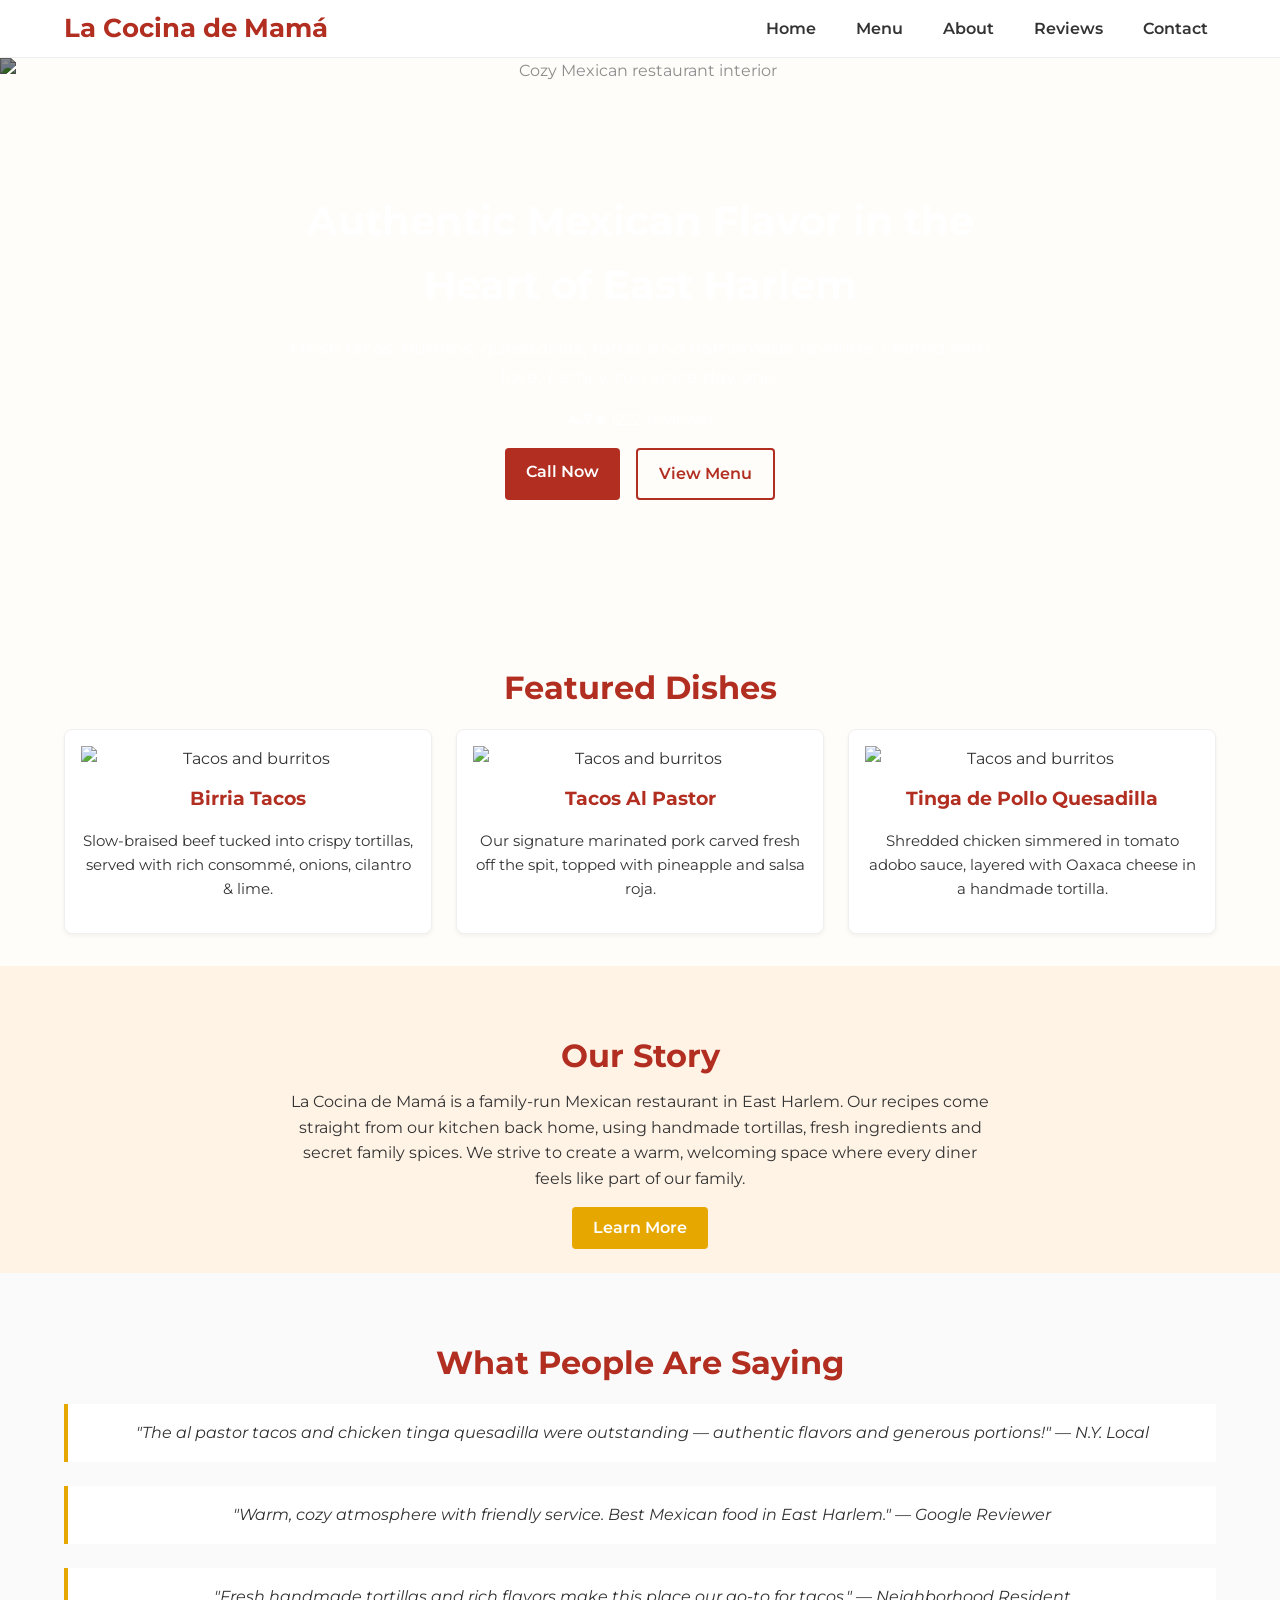
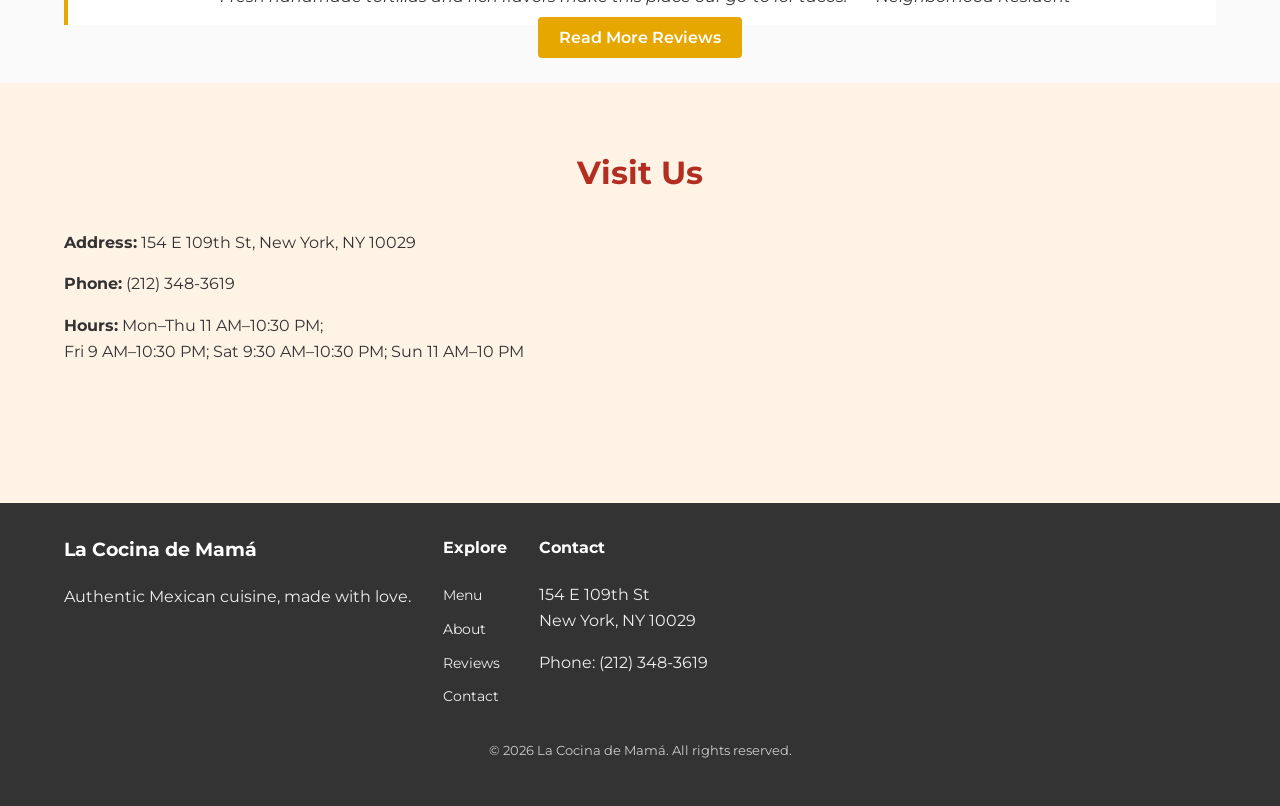
==== index.html @ 2f351afe "Add files via upload" ====
<!DOCTYPE html>
<html lang="en">
  <head>
    <meta charset="UTF-8" />
    <meta name="viewport" content="width=device-width, initial-scale=1.0" />
    <title>La Cocina de Mamá | Authentic Mexican Cuisine in East Harlem</title>
    <!-- Search‑engine optimisation -->
    <meta
      name="description"
      content="Enjoy authentic Mexican food at La Cocina de Mamá in East Harlem. Fresh tacos, burritos, quesadillas and more. 4.7‑star rating with 220+ reviews. Order now!"
    />
    <meta
      name="keywords"
      content="Mexican restaurant East Harlem, tacos NYC, birria tacos near me, Mexican food Harlem, best tacos East Harlem, authentic Mexican restaurant NYC"
    />
    <!-- Open Graph for social sharing -->
    <meta property="og:title" content="La Cocina de Mamá – Authentic Mexican Restaurant in East Harlem" />
    <meta
      property="og:description"
      content="Enjoy authentic Mexican cuisine at La Cocina de Mamá. Fresh tacos, burritos, quesadillas and more. Order pickup or delivery today!"
    />
    <meta property="og:image" content="images/hero.png" />
    <meta property="og:url" content="https://lacocinademamanyc.github.io/" />
    <meta property="og:type" content="restaurant" />
    <link rel="stylesheet" href="style.css" />
    <link rel="preconnect" href="https://fonts.gstatic.com" />
    <link
      href="https://fonts.googleapis.com/css2?family=Montserrat:wght@400;600;700&display=swap"
      rel="stylesheet"
    />
  </head>
  <body>
    <header class="navbar">
      <div class="container">
        <a href="index.html" class="logo">La Cocina de Mamá</a>
        <input type="checkbox" id="nav-toggle" class="nav-toggle" />
        <label for="nav-toggle" class="nav-toggle-label">
          <span></span>
        </label>
        <nav>
          <ul>
            <li><a href="index.html">Home</a></li>
            <li><a href="menu.html">Menu</a></li>
            <li><a href="about.html">About</a></li>
            <li><a href="reviews.html">Reviews</a></li>
            <li><a href="contact.html">Contact</a></li>
          </ul>
        </nav>
      </div>
    </header>

    <!-- Hero Section -->
    <section class="hero">
      <img src="images/hero.png" alt="Cozy Mexican restaurant interior" class="hero-image" />
      <div class="hero-content container">
        <h1>Authentic Mexican Flavor in the Heart of East Harlem</h1>
        <p>
          Fresh tacos, burritos, quesadillas, tortas and homemade favorites crafted
          with love. Family‑run since day one.
        </p>
        <div class="rating">
          <strong>4.7★</strong>
          <span>(222 reviews)</span>
        </div>
        <div class="cta-buttons">
          <a href="tel:+12123483619" class="btn">Call Now</a>
          <a href="menu.html" class="btn btn-outline">View Menu</a>
        </div>
      </div>
    </section>

    <!-- Featured Dishes Section -->
    <section class="featured-dishes container">
      <h2>Featured Dishes</h2>
      <div class="dish-grid">
        <div class="dish-card">
          <img src="images/dish.png" alt="Tacos and burritos" />
          <h3>Birria Tacos</h3>
          <p>
            Slow‑braised beef tucked into crispy tortillas, served with rich
            consommé, onions, cilantro & lime.
          </p>
        </div>
        <div class="dish-card">
          <img src="images/dish.png" alt="Tacos and burritos" />
          <h3>Tacos Al Pastor</h3>
          <p>
            Our signature marinated pork carved fresh off the spit, topped with
            pineapple and salsa roja.
          </p>
        </div>
        <div class="dish-card">
          <img src="images/dish.png" alt="Tacos and burritos" />
          <h3>Tinga de Pollo Quesadilla</h3>
          <p>
            Shredded chicken simmered in tomato adobo sauce, layered with
            Oaxaca cheese in a handmade tortilla.
          </p>
        </div>
      </div>
    </section>

    <!-- About Section summary -->
    <section class="about-summary">
      <div class="container">
        <h2>Our Story</h2>
        <p>
          La Cocina de Mamá is a family‑run Mexican restaurant in East Harlem.
          Our recipes come straight from our kitchen back home, using handmade
          tortillas, fresh ingredients and secret family spices. We strive to
          create a warm, welcoming space where every diner feels like part of
          our family.
        </p>
        <a href="about.html" class="btn btn-secondary">Learn More</a>
      </div>
    </section>

    <!-- Reviews Preview Section -->
    <section class="reviews-preview">
      <div class="container">
        <h2>What People Are Saying</h2>
        <div class="review-grid">
          <blockquote>
            "The al pastor tacos and chicken tinga quesadilla were outstanding —
            authentic flavors and generous portions!" — N.Y. Local
          </blockquote>
          <blockquote>
            "Warm, cozy atmosphere with friendly service. Best Mexican food in
            East Harlem." — Google Reviewer
          </blockquote>
          <blockquote>
            "Fresh handmade tortillas and rich flavors make this place our
            go‑to for tacos." — Neighborhood Resident
          </blockquote>
        </div>
        <a href="reviews.html" class="btn btn-secondary">Read More Reviews</a>
      </div>
    </section>

    <!-- Location & Hours -->
    <section class="location-hours">
      <div class="container">
        <h2>Visit Us</h2>
        <div class="location-info">
          <div class="address-hours">
            <p><strong>Address:</strong> 154 E 109th St, New York, NY 10029</p>
            <p><strong>Phone:</strong> (212) 348‑3619</p>
            <p><strong>Hours:</strong> Mon–Thu 11 AM–10:30 PM;<br />
              Fri 9 AM–10:30 PM; Sat 9:30 AM–10:30 PM; Sun 11 AM–10 PM
            </p>
          </div>
          <div class="map-container">
            <!-- Google Maps iframe embed pointing to the restaurant location -->
            <iframe
              src="https://www.google.com/maps/embed?pb=!1m18!1m12!1m3!1d3021.795196990595!2d-73.9435401!3d40.7933422!2m3!1f0!2f0!3f0!3m2!1i1024!2i768!4f13.1!3m3!1m2!1s0x89c2f645f1722163%3A0x8b8f43266d8fd170!2sLa%20Cocina%20de%20Mama%2C%20154%20E%20109th%20St%2C%20New%20York%2C%20NY%2010029!5e0!3m2!1sen!2sus!4v1592362021000!5m2!1sen!2sus"
              width="100%"
              height="250"
              style="border:0;"
              allowfullscreen=""
              loading="lazy"
              referrerpolicy="no-referrer-when-downgrade"
            ></iframe>
          </div>
        </div>
      </div>
    </section>

    <!-- Footer -->
    <footer class="site-footer">
      <div class="container footer-grid">
        <div>
          <h3>La Cocina de Mamá</h3>
          <p>Authentic Mexican cuisine, made with love.</p>
        </div>
        <div>
          <h4>Explore</h4>
          <ul>
            <li><a href="menu.html">Menu</a></li>
            <li><a href="about.html">About</a></li>
            <li><a href="reviews.html">Reviews</a></li>
            <li><a href="contact.html">Contact</a></li>
          </ul>
        </div>
        <div>
          <h4>Contact</h4>
          <p>154 E 109th St<br />New York, NY 10029</p>
          <p>Phone: (212) 348‑3619</p>
        </div>
      </div>
      <div class="container">
        <p class="copyright">© 2026 La Cocina de Mamá. All rights reserved.</p>
      </div>
    </footer>
    <script src="script.js"></script>
  </body>
</html>
---- style.css ----
/*
 * Global Styles for La Cocina de Mamá website
 *
 * This stylesheet defines a clean, modern aesthetic inspired by
 * NYC restaurants. It uses a warm Mexican colour palette and
 * prioritises readability and responsiveness on mobile devices.
 */

/* Google Fonts */
body {
  margin: 0;
  font-family: 'Montserrat', sans-serif;
  line-height: 1.6;
  color: #333;
  background-color: #fffdfa;
}

a {
  color: #b12e21;
  text-decoration: none;
}

img {
  max-width: 100%;
  display: block;
}

.container {
  width: 90%;
  max-width: 1200px;
  margin: 0 auto;
  padding: 0 1rem;
}

/* Navbar */
.navbar {
  background-color: #ffffff;
  border-bottom: 1px solid #eee;
  position: sticky;
  top: 0;
  z-index: 1000;
}

.navbar .container {
  display: flex;
  align-items: center;
  justify-content: space-between;
  padding: 0.5rem 0;
}

.logo {
  font-size: 1.6rem;
  font-weight: 700;
  color: #b12e21;
}

.nav-toggle {
  display: none;
}

.nav-toggle-label {
  display: none;
  width: 30px;
  height: 30px;
  position: relative;
  cursor: pointer;
}

.nav-toggle-label span,
.nav-toggle-label span::before,
.nav-toggle-label span::after {
  display: block;
  position: absolute;
  height: 3px;
  width: 100%;
  background: #b12e21;
  border-radius: 2px;
  transition: all 0.3s ease;
}

.nav-toggle-label span {
  top: 50%;
  transform: translateY(-50%);
}

.nav-toggle-label span::before {
  content: '';
  top: -8px;
}

.nav-toggle-label span::after {
  content: '';
  top: 8px;
}

nav ul {
  list-style: none;
  display: flex;
  gap: 1.5rem;
  margin: 0;
  padding: 0;
}

nav a {
  color: #333;
  font-weight: 600;
  padding: 0.5rem;
  transition: color 0.2s;
}

nav a:hover,
nav a.active {
  color: #b12e21;
}

/* Mobile navigation */
@media (max-width: 768px) {
  .nav-toggle {
    display: block;
  }
  .nav-toggle-label {
    display: block;
  }
  nav {
    position: absolute;
    top: 100%;
    left: 0;
    right: 0;
    background-color: #ffffff;
    border-bottom: 1px solid #eee;
    display: none;
  }
  nav ul {
    flex-direction: column;
    gap: 0;
  }
  nav a {
    padding: 1rem;
    border-top: 1px solid #f5f5f5;
  }
  .nav-toggle:checked + .nav-toggle-label + nav {
    display: block;
  }
  /* transform hamburger into X */
  .nav-toggle:checked + .nav-toggle-label span {
    background: transparent;
  }
  .nav-toggle:checked + .nav-toggle-label span::before {
    transform: rotate(45deg);
    top: 0;
  }
  .nav-toggle:checked + .nav-toggle-label span::after {
    transform: rotate(-45deg);
    top: 0;
  }
}

/* Hero section */
.hero {
  position: relative;
  display: flex;
  flex-direction: column;
  justify-content: center;
  color: #ffffff;
  text-align: center;
  min-height: 60vh;
  overflow: hidden;
}
.hero-image {
  position: absolute;
  top: 0;
  left: 0;
  width: 100%;
  height: 100%;
  object-fit: cover;
  z-index: -1;
  filter: brightness(0.55);
}
.hero-content {
  max-width: 700px;
  margin: 0 auto;
  padding: 3rem 1rem;
}
.hero-content h1 {
  font-size: 2.5rem;
  margin-bottom: 0.5rem;
}
.hero-content p {
  font-size: 1.1rem;
  margin-bottom: 1rem;
}
.rating {
  font-size: 1rem;
  margin-bottom: 1rem;
}
.cta-buttons {
  display: flex;
  gap: 1rem;
  flex-wrap: wrap;
  justify-content: center;
}
.btn {
  background-color: #b12e21;
  color: #fff;
  padding: 0.7rem 1.3rem;
  border-radius: 4px;
  font-weight: 600;
  border: none;
  transition: background 0.3s;
}
.btn:hover {
  background-color: #941c17;
}
.btn-outline {
  background: transparent;
  color: #b12e21;
  border: 2px solid #b12e21;
}
.btn-outline:hover {
  background: #b12e21;
  color: #fff;
}
.btn-secondary {
  background-color: #e5a700;
  color: #fff;
  border: none;
}
.btn-secondary:hover {
  background-color: #c88e00;
}

/* Section headings */
h2 {
  font-size: 2rem;
  margin-top: 2rem;
  margin-bottom: 1rem;
  color: #b12e21;
  text-align: center;
}

/* Featured dishes */
.featured-dishes {
  padding: 2rem 0;
}
.dish-grid {
  display: grid;
  grid-template-columns: repeat(auto-fit, minmax(250px, 1fr));
  gap: 1.5rem;
}
.dish-card {
  background-color: #fff;
  border: 1px solid #f0f0f0;
  border-radius: 8px;
  padding: 1rem;
  text-align: center;
  box-shadow: 0 2px 4px rgba(0, 0, 0, 0.05);
}
.dish-card h3 {
  margin-top: 0.75rem;
  margin-bottom: 0.5rem;
  color: #b12e21;
}
.dish-card p {
  font-size: 0.95rem;
}

/* About summary */
.about-summary {
  background-color: #fff3e6;
  padding: 2rem 0;
  text-align: center;
}
.about-summary h2 {
  margin-bottom: 0.5rem;
}
.about-summary p {
  max-width: 700px;
  margin: 0 auto 1.5rem;
  font-size: 1rem;
}

/* Reviews preview */
.reviews-preview {
  padding: 2rem 0;
  background-color: #fafafa;
  text-align: center;
}
.review-grid {
  display: grid;
  gap: 1.5rem;
  margin-top: 1rem;
}
.review-grid blockquote {
  background-color: #fff;
  border-left: 4px solid #e5a700;
  padding: 1rem;
  margin: 0;
  font-style: italic;
}

/* Location & hours */
.location-hours {
  background-color: #fff3e6;
  padding: 2rem 0;
}
.location-info {
  display: flex;
  flex-wrap: wrap;
  gap: 2rem;
  align-items: flex-start;
}
.address-hours {
  flex: 1;
  min-width: 250px;
}
.map-container {
  flex: 1;
  min-width: 250px;
  border-radius: 8px;
  overflow: hidden;
}

/* Menu page */
.menu-page h1 {
  margin-top: 1rem;
  color: #b12e21;
  text-align: center;
}
.menu-section {
  margin-top: 2rem;
}
.menu-section h2 {
  color: #b12e21;
  margin-bottom: 0.5rem;
}
.menu-list {
  list-style: none;
  margin: 0;
  padding: 0;
}
.menu-list li {
  display: flex;
  justify-content: space-between;
  border-bottom: 1px solid #f2f2f2;
  padding: 0.5rem 0;
  font-size: 0.95rem;
}
.menu-list li span:first-child {
  flex: 1;
}
.menu-list li span:last-child {
  color: #b12e21;
  font-weight: 600;
  margin-left: 1rem;
}

/* About page */
.about-page h1 {
  margin-top: 1rem;
  color: #b12e21;
  text-align: center;
}
.about-section {
  display: flex;
  flex-wrap: wrap;
  gap: 2rem;
  align-items: center;
  margin-top: 1.5rem;
}
.about-text {
  flex: 1;
  min-width: 280px;
}
.about-image {
  flex: 1;
  min-width: 280px;
  text-align: center;
}
.about-highlights {
  list-style: none;
  padding-left: 0;
  margin-top: 1.5rem;
}
.about-highlights li {
  margin-bottom: 0.5rem;
  padding-left: 1.3rem;
  position: relative;
}
.about-highlights li::before {
  content: '•';
  position: absolute;
  left: 0;
  color: #e5a700;
  font-size: 1.2rem;
  line-height: 1;
}

/* Reviews page */
.reviews-page h1 {
  margin-top: 1rem;
  color: #b12e21;
  text-align: center;
}
.review-grid.full {
  display: grid;
  grid-template-columns: repeat(auto-fit, minmax(280px, 1fr));
  gap: 1.5rem;
  margin-top: 1.5rem;
}
.review {
  background-color: #fff;
  border: 1px solid #f0f0f0;
  border-radius: 6px;
  padding: 1.2rem;
  box-shadow: 0 2px 4px rgba(0, 0, 0, 0.05);
}
.review h3 {
  margin-top: 0;
  margin-bottom: 0.5rem;
  color: #b12e21;
}
.review p {
  font-size: 0.95rem;
  margin-bottom: 0.5rem;
}
.review span {
  font-size: 0.85rem;
  color: #666;
}

/* Contact page */
.contact-page h1 {
  margin-top: 1rem;
  color: #b12e21;
  text-align: center;
}
.contact-info {
  display: flex;
  flex-wrap: wrap;
  gap: 2rem;
  margin-top: 2rem;
}
.contact-details,
.contact-map {
  flex: 1;
  min-width: 280px;
}
.contact-details h2,
.contact-map h2 {
  color: #b12e21;
  margin-top: 0;
}

/* Footer */
.site-footer {
  background-color: #333;
  color: #eee;
  padding: 2rem 0;
}
.footer-grid {
  display: flex;
  flex-wrap: wrap;
  gap: 2rem;
}
.site-footer h3,
.site-footer h4 {
  margin-top: 0;
  color: #fff;
}
.site-footer ul {
  list-style: none;
  padding: 0;
}
.site-footer ul li {
  margin-bottom: 0.5rem;
}
.site-footer ul li a {
  color: #eee;
  font-size: 0.9rem;
}
.site-footer ul li a:hover {
  color: #ffda78;
}
.copyright {
  text-align: center;
  margin-top: 1rem;
  font-size: 0.8rem;
  color: #ccc;
}

/* Utilities */
.active {
  color: #b12e21 !important;
}

@media (max-width: 600px) {
  .hero-content h1 {
    font-size: 2rem;
  }
  .hero-content p {
    font-size: 1rem;
  }
}
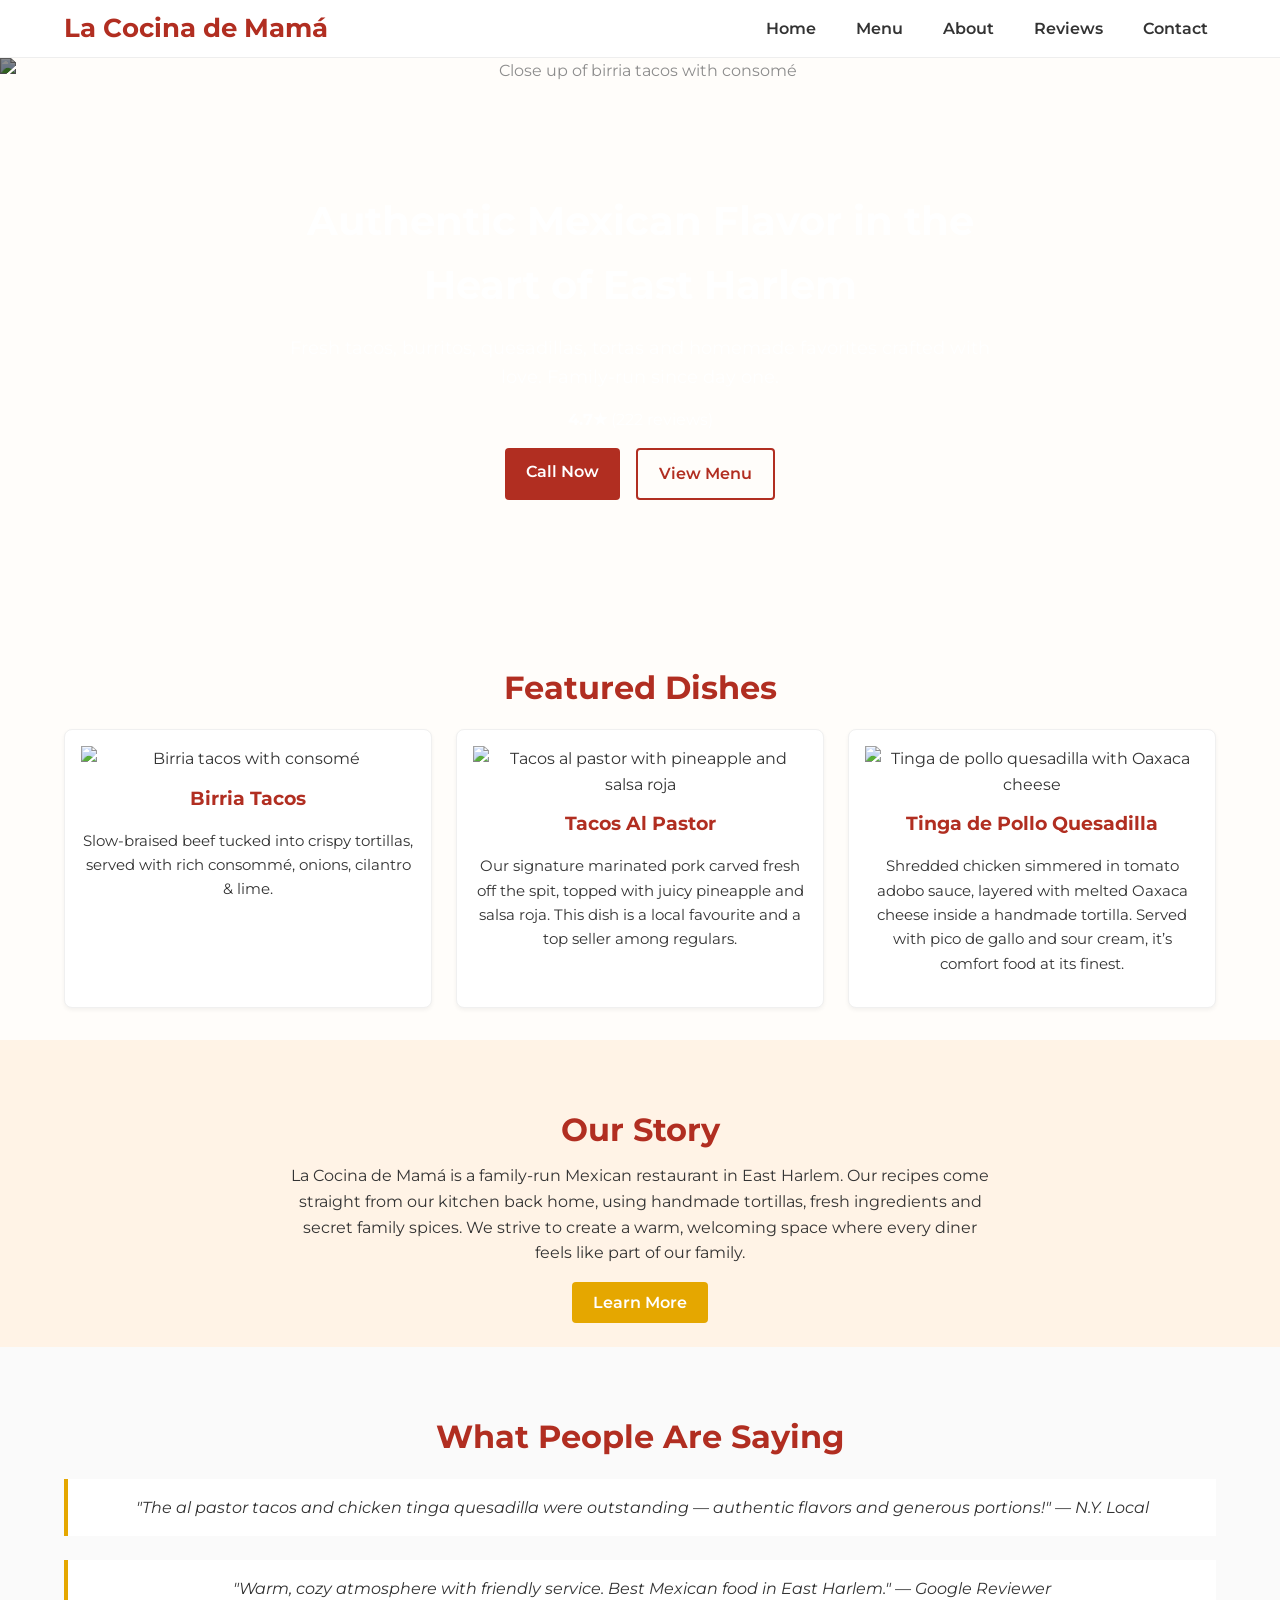
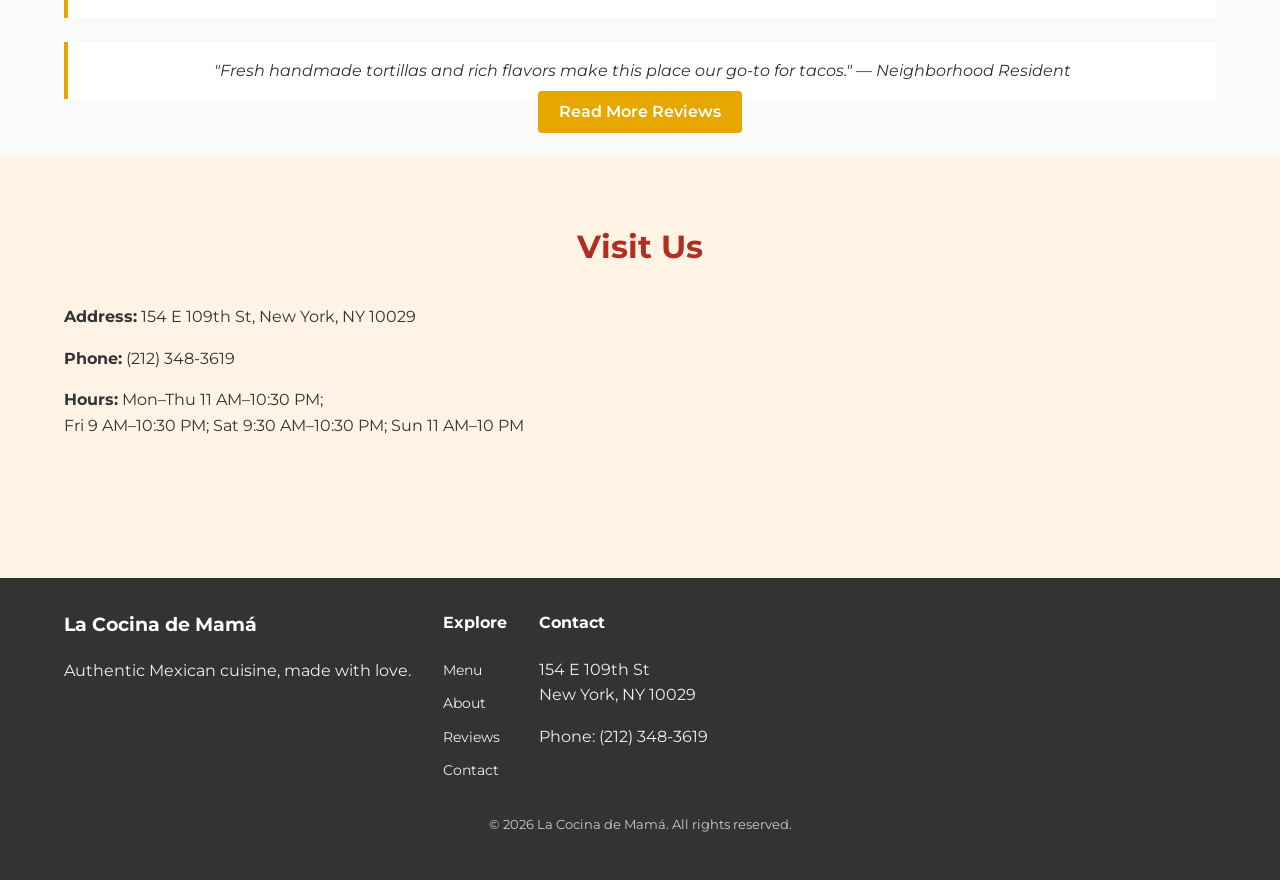
==== commit db62d046: "Update index and reviews pages with real customer photos and improved content" ====
--- a/index.html
+++ b/index.html
@@ -19,7 +19,8 @@
       property="og:description"
       content="Enjoy authentic Mexican cuisine at La Cocina de Mamá. Fresh tacos, burritos, quesadillas and more. Order pickup or delivery today!"
     />
-    <meta property="og:image" content="images/hero.png" />
+    <!-- Use updated hero image for Open Graph previews -->
+    <meta property="og:image" content="images/hero2.jpg" />
     <meta property="og:url" content="https://lacocinademamanyc.github.io/" />
     <meta property="og:type" content="restaurant" />
     <link rel="stylesheet" href="style.css" />
@@ -51,7 +52,8 @@
 
     <!-- Hero Section -->
     <section class="hero">
-      <img src="images/hero.png" alt="Cozy Mexican restaurant interior" class="hero-image" />
+      <!-- Updated hero image cropped from real taco photograph -->
+      <img src="images/hero2.jpg" alt="Close up of birria tacos with consomé" class="hero-image" />
       <div class="hero-content container">
         <h1>Authentic Mexican Flavor in the Heart of East Harlem</h1>
         <p>
@@ -74,7 +76,8 @@
       <h2>Featured Dishes</h2>
       <div class="dish-grid">
         <div class="dish-card">
-          <img src="images/dish.png" alt="Tacos and burritos" />
+          <!-- Use real customer photo from reviews for featured Birria tacos -->
+          <img src="images/hero2.jpg" alt="Birria tacos with consomé" />
           <h3>Birria Tacos</h3>
           <p>
             Slow‑braised beef tucked into crispy tortillas, served with rich
@@ -82,19 +85,23 @@
           </p>
         </div>
         <div class="dish-card">
-          <img src="images/dish.png" alt="Tacos and burritos" />
+          <!-- Showcasing a real customer photo of tacos al pastor -->
+          <img src="images/dish_clean_2.jpg" alt="Tacos al pastor with pineapple and salsa roja" />
           <h3>Tacos Al Pastor</h3>
           <p>
             Our signature marinated pork carved fresh off the spit, topped with
-            pineapple and salsa roja.
+            juicy pineapple and salsa roja. This dish is a local favourite and
+            a top seller among regulars.
           </p>
         </div>
         <div class="dish-card">
-          <img src="images/dish.png" alt="Tacos and burritos" />
+          <!-- Real photo of our tinga de pollo quesadilla from a happy customer -->
+          <img src="images/dish_clean_3.jpg" alt="Tinga de pollo quesadilla with Oaxaca cheese" />
           <h3>Tinga de Pollo Quesadilla</h3>
           <p>
             Shredded chicken simmered in tomato adobo sauce, layered with
-            Oaxaca cheese in a handmade tortilla.
+            melted Oaxaca cheese inside a handmade tortilla. Served with
+            pico de gallo and sour cream, it’s comfort food at its finest.
           </p>
         </div>
       </div>
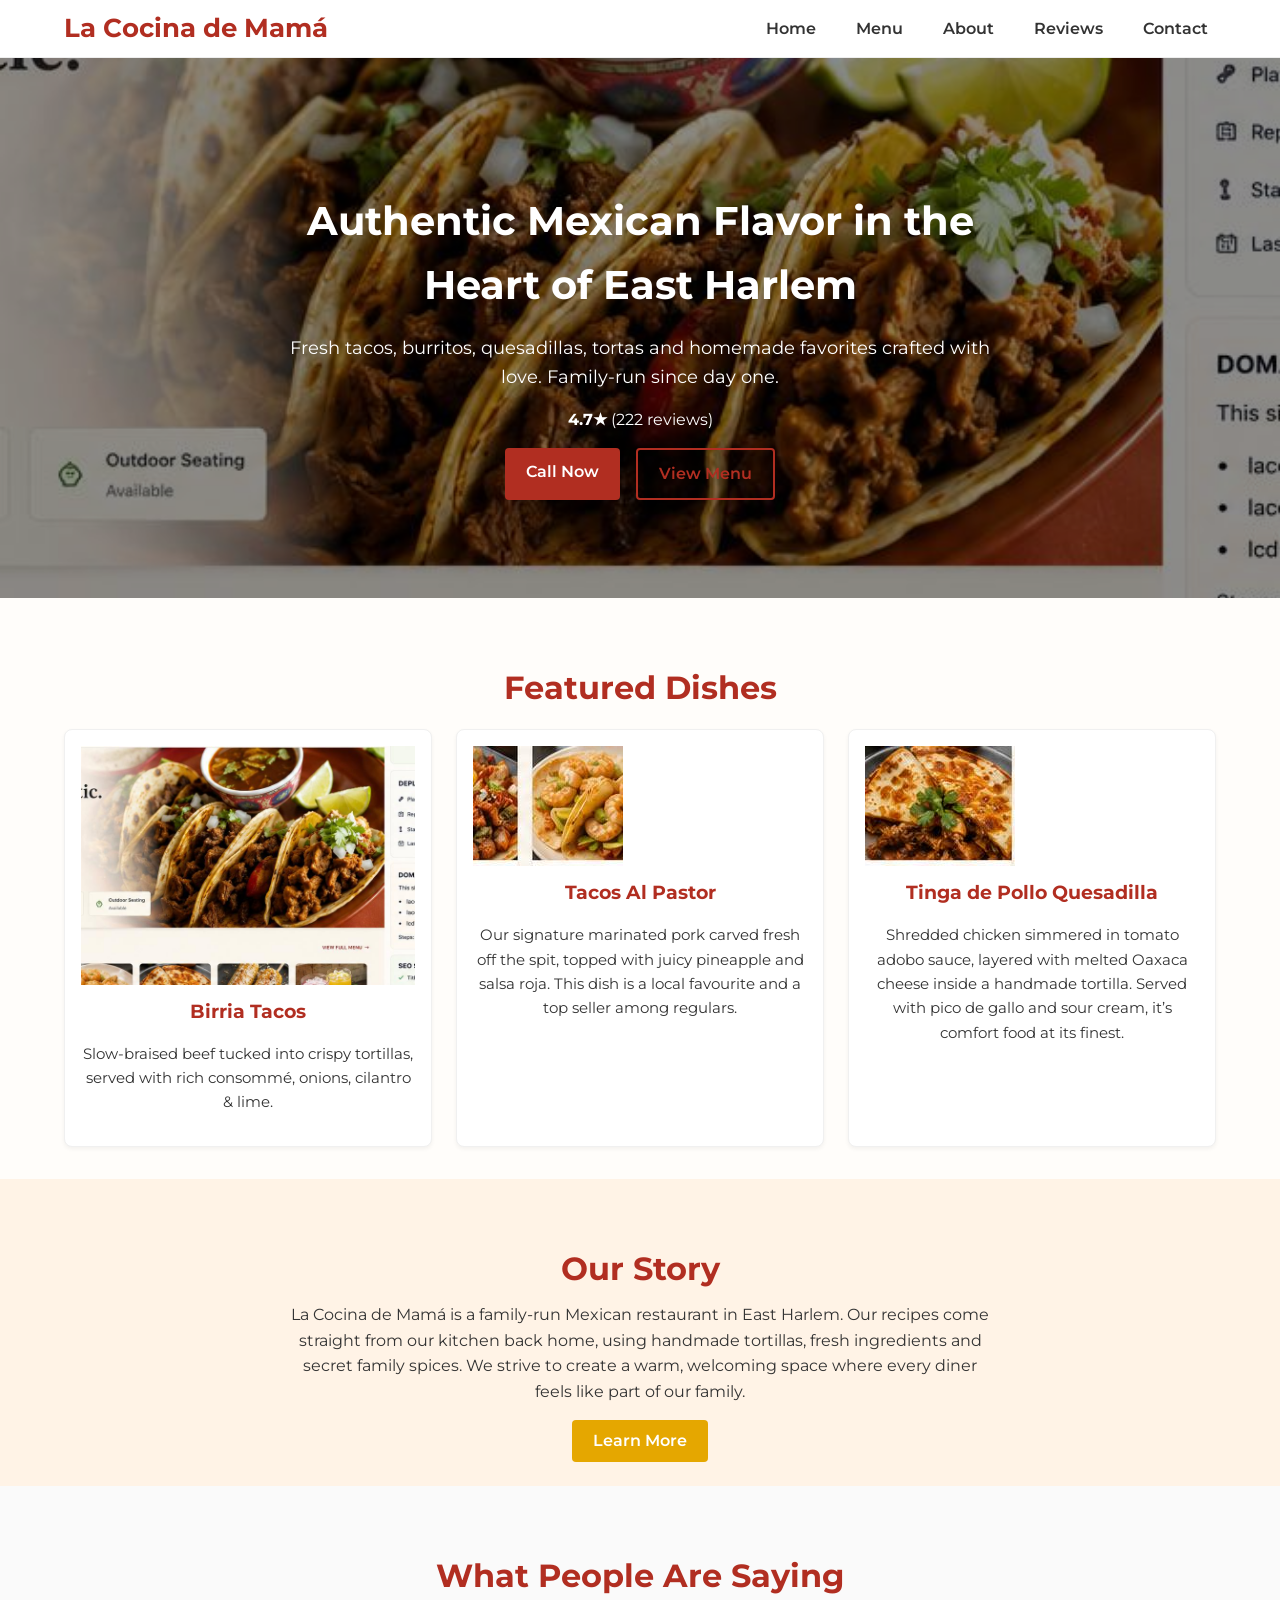
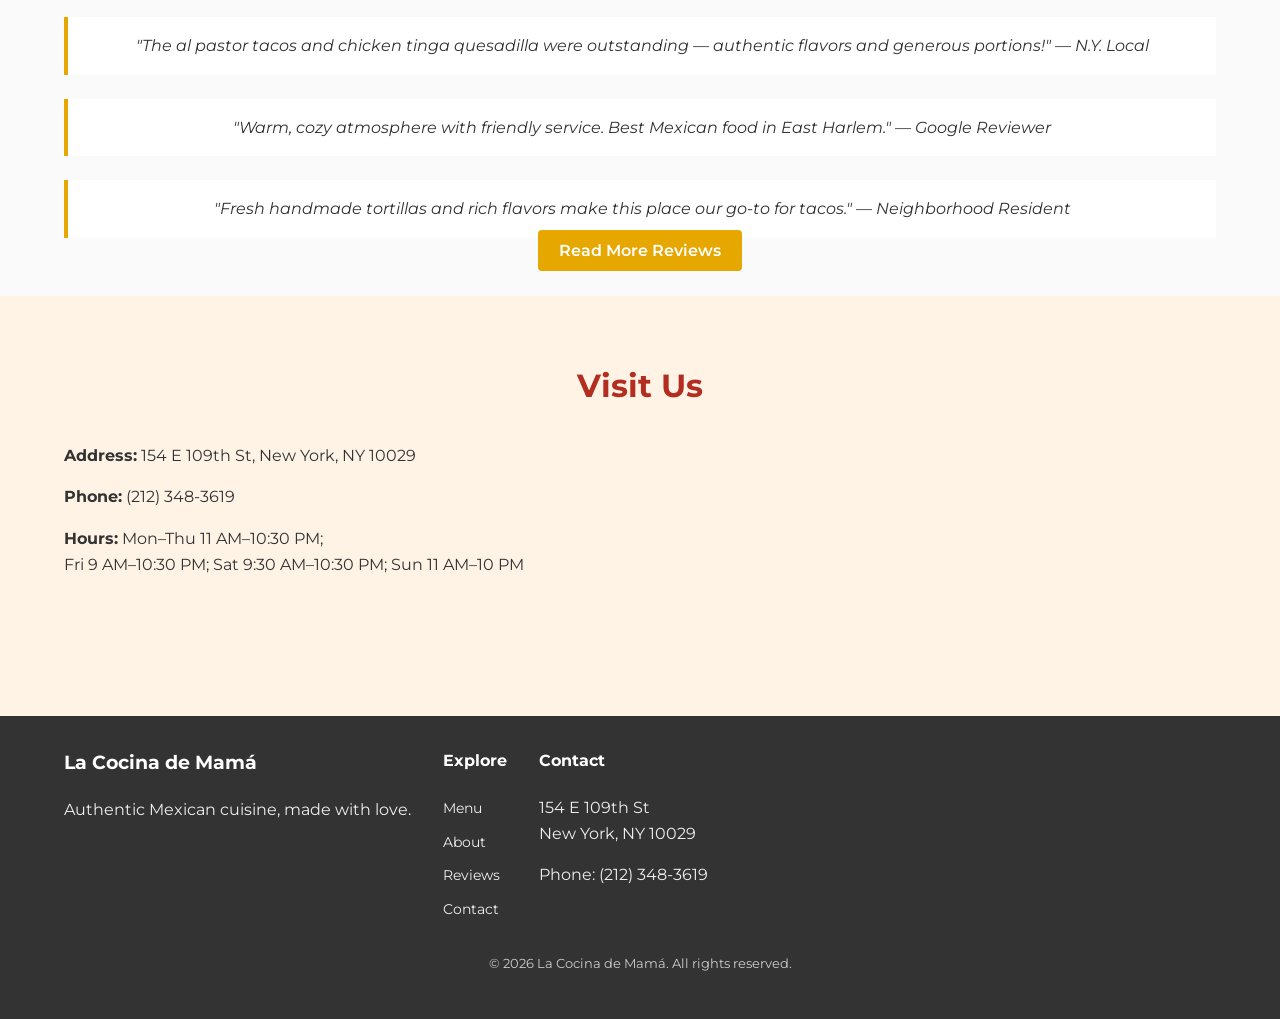
==== commit 96e7c6b8: "Update pages to fix image paths and polish design for business presentation" ====
--- a/index.html
+++ b/index.html
@@ -20,7 +20,7 @@
       content="Enjoy authentic Mexican cuisine at La Cocina de Mamá. Fresh tacos, burritos, quesadillas and more. Order pickup or delivery today!"
     />
     <!-- Use updated hero image for Open Graph previews -->
-    <meta property="og:image" content="images/hero2.jpg" />
+    <meta property="og:image" content="hero2.jpg" />
     <meta property="og:url" content="https://lacocinademamanyc.github.io/" />
     <meta property="og:type" content="restaurant" />
     <link rel="stylesheet" href="style.css" />
@@ -53,7 +53,7 @@
     <!-- Hero Section -->
     <section class="hero">
       <!-- Updated hero image cropped from real taco photograph -->
-      <img src="images/hero2.jpg" alt="Close up of birria tacos with consomé" class="hero-image" />
+      <img src="hero2.jpg" alt="Close up of birria tacos with consomé" class="hero-image" />
       <div class="hero-content container">
         <h1>Authentic Mexican Flavor in the Heart of East Harlem</h1>
         <p>
@@ -77,7 +77,7 @@
       <div class="dish-grid">
         <div class="dish-card">
           <!-- Use real customer photo from reviews for featured Birria tacos -->
-          <img src="images/hero2.jpg" alt="Birria tacos with consomé" />
+          <img src="hero2.jpg" alt="Birria tacos with consomé" />
           <h3>Birria Tacos</h3>
           <p>
             Slow‑braised beef tucked into crispy tortillas, served with rich
@@ -86,7 +86,7 @@
         </div>
         <div class="dish-card">
           <!-- Showcasing a real customer photo of tacos al pastor -->
-          <img src="images/dish_clean_2.jpg" alt="Tacos al pastor with pineapple and salsa roja" />
+          <img src="dish_clean_2.jpg" alt="Tacos al pastor with pineapple and salsa roja" />
           <h3>Tacos Al Pastor</h3>
           <p>
             Our signature marinated pork carved fresh off the spit, topped with
@@ -96,7 +96,7 @@
         </div>
         <div class="dish-card">
           <!-- Real photo of our tinga de pollo quesadilla from a happy customer -->
-          <img src="images/dish_clean_3.jpg" alt="Tinga de pollo quesadilla with Oaxaca cheese" />
+          <img src="dish_clean_3.jpg" alt="Tinga de pollo quesadilla with Oaxaca cheese" />
           <h3>Tinga de Pollo Quesadilla</h3>
           <p>
             Shredded chicken simmered in tomato adobo sauce, layered with
--- a/style.css
+++ b/style.css
@@ -298,6 +298,25 @@
   font-style: italic;
 }
 
+/* Review gallery on reviews page */
+.review-gallery {
+  display: flex;
+  justify-content: center;
+  gap: 1rem;
+  margin: 1.5rem 0;
+  flex-wrap: wrap;
+}
+.review-gallery img {
+  width: 200px;
+  height: auto;
+  border-radius: 8px;
+  box-shadow: 0 2px 6px rgba(0, 0, 0, 0.1);
+  transition: transform 0.3s;
+}
+.review-gallery img:hover {
+  transform: scale(1.05);
+}
+
 /* Location & hours */
 .location-hours {
   background-color: #fff3e6;
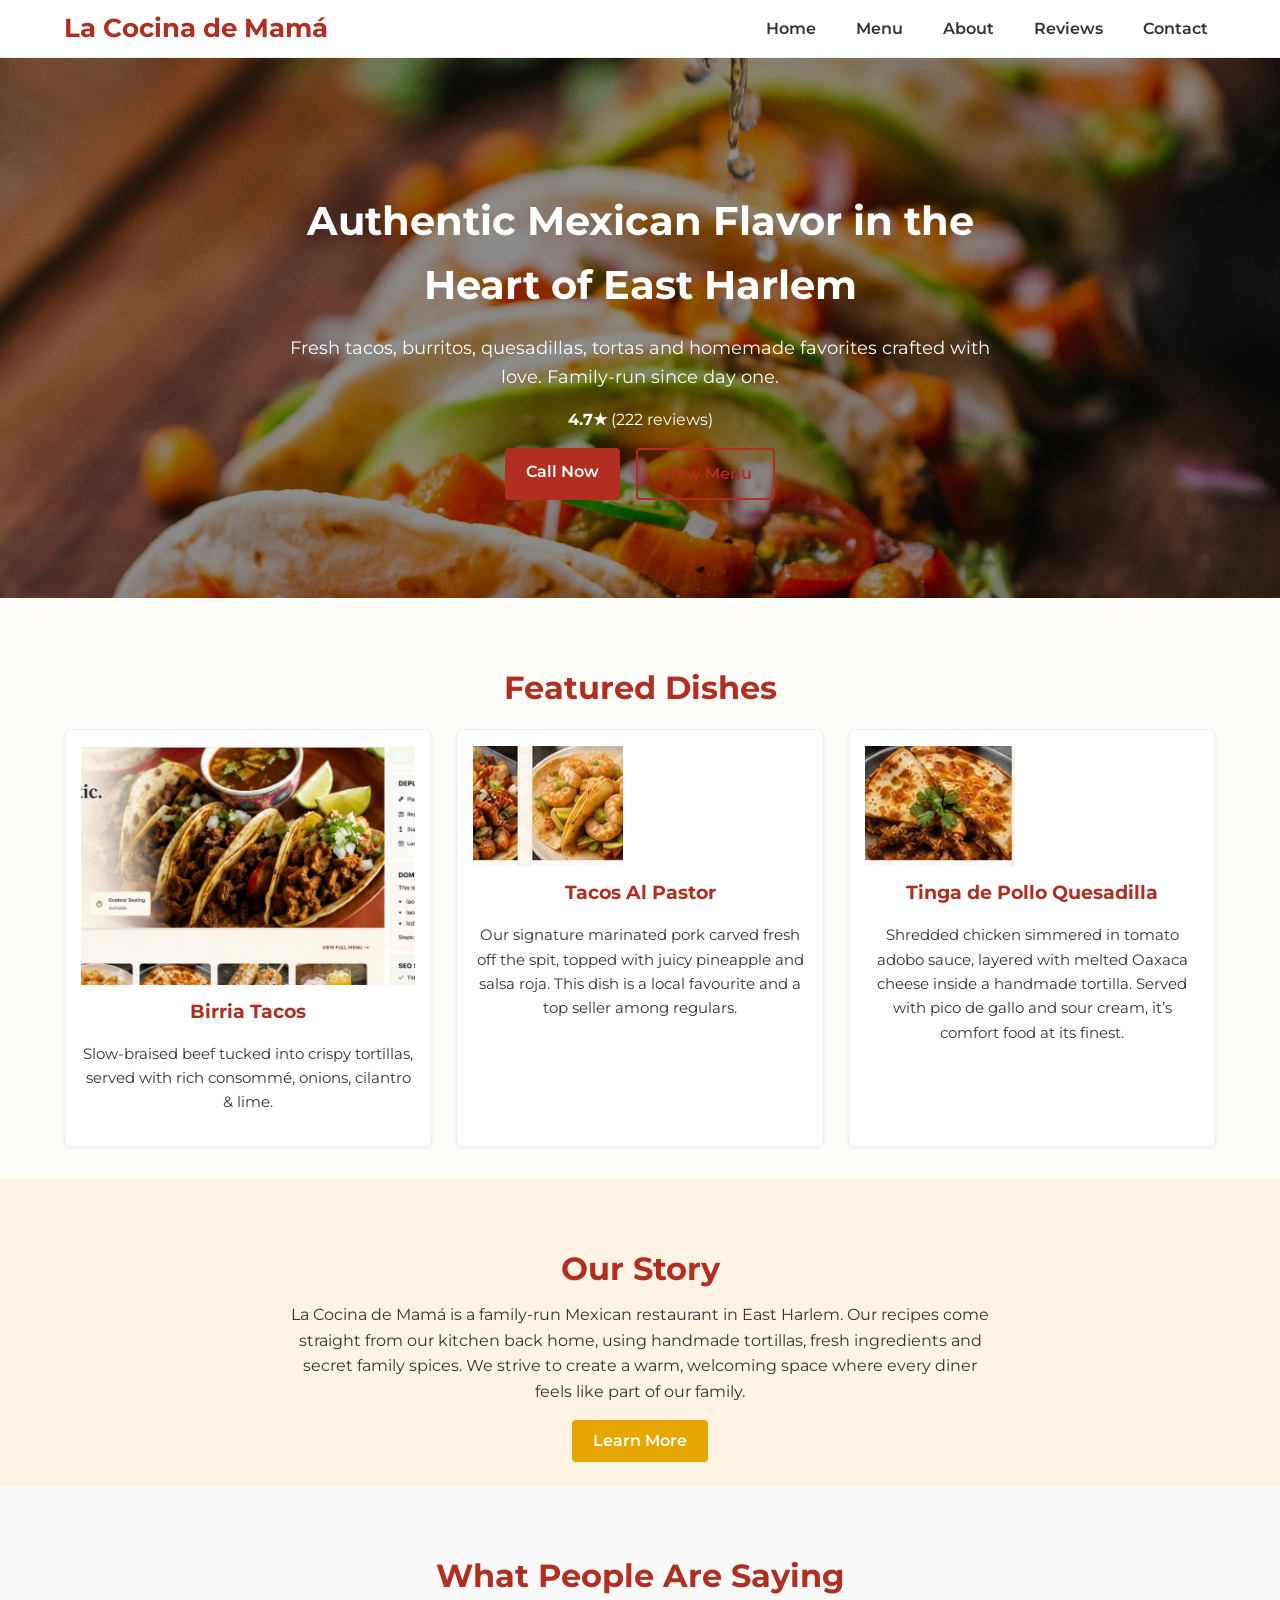
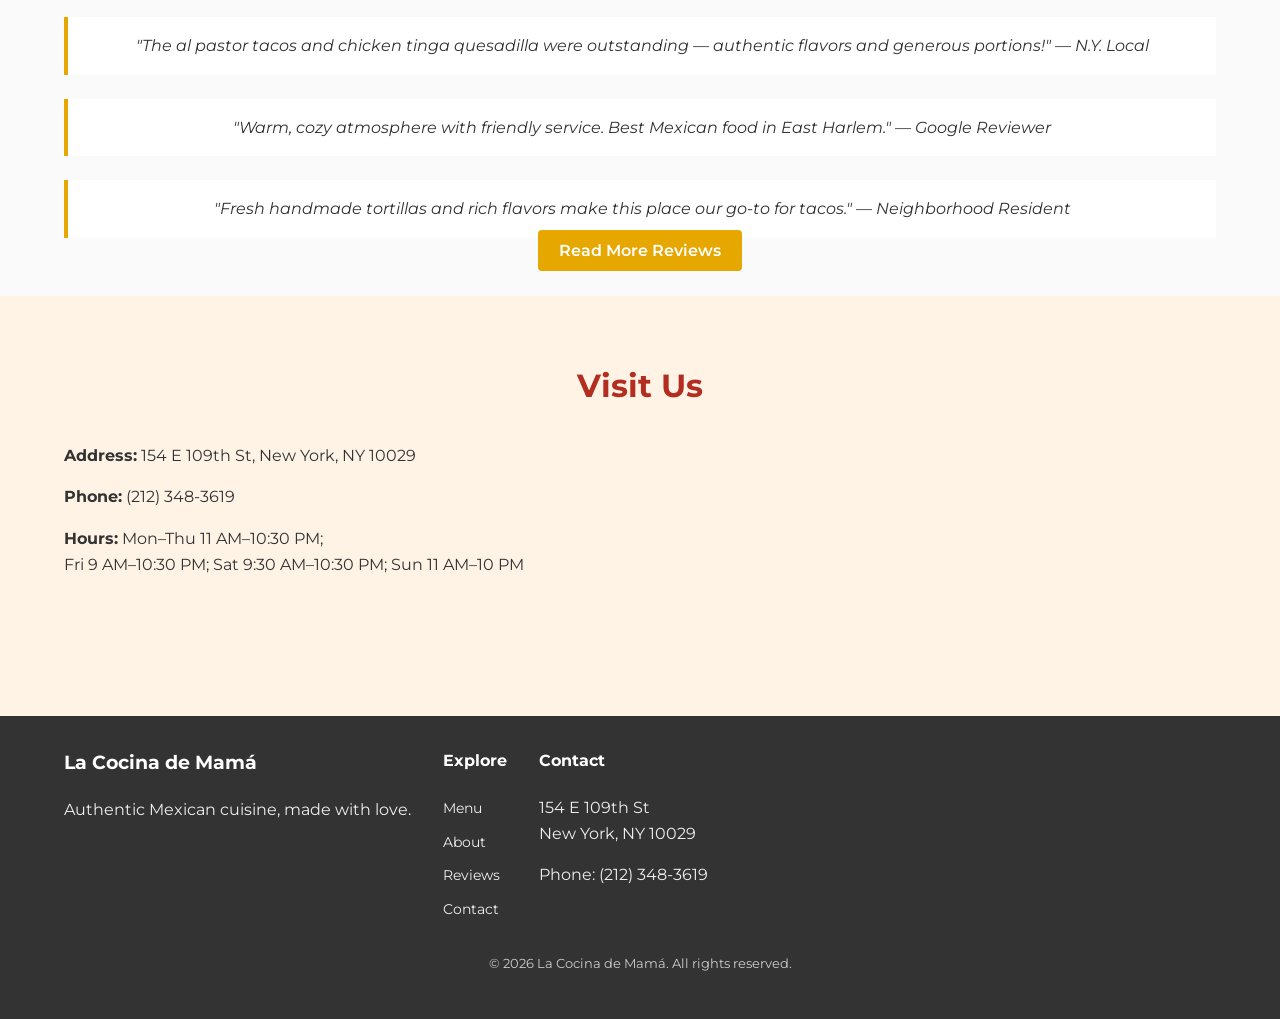
==== commit e90b6c28: "Replace hero image and update pages: add hero-custom image, remove citation numbers, and polish desi" ====
--- a/index.html
+++ b/index.html
@@ -19,8 +19,8 @@
       property="og:description"
       content="Enjoy authentic Mexican cuisine at La Cocina de Mamá. Fresh tacos, burritos, quesadillas and more. Order pickup or delivery today!"
     />
-    <!-- Use updated hero image for Open Graph previews -->
-    <meta property="og:image" content="hero2.jpg" />
+    <!-- Use high‑quality hero image for Open Graph previews -->
+    <meta property="og:image" content="hero-custom.jpg" />
     <meta property="og:url" content="https://lacocinademamanyc.github.io/" />
     <meta property="og:type" content="restaurant" />
     <link rel="stylesheet" href="style.css" />
@@ -53,7 +53,11 @@
     <!-- Hero Section -->
     <section class="hero">
       <!-- Updated hero image cropped from real taco photograph -->
-      <img src="hero2.jpg" alt="Close up of birria tacos with consomé" class="hero-image" />
+      <img
+        src="hero-custom.jpg"
+        alt="Colorful tacos with fresh toppings on handmade tortillas"
+        class="hero-image"
+      />
       <div class="hero-content container">
         <h1>Authentic Mexican Flavor in the Heart of East Harlem</h1>
         <p>
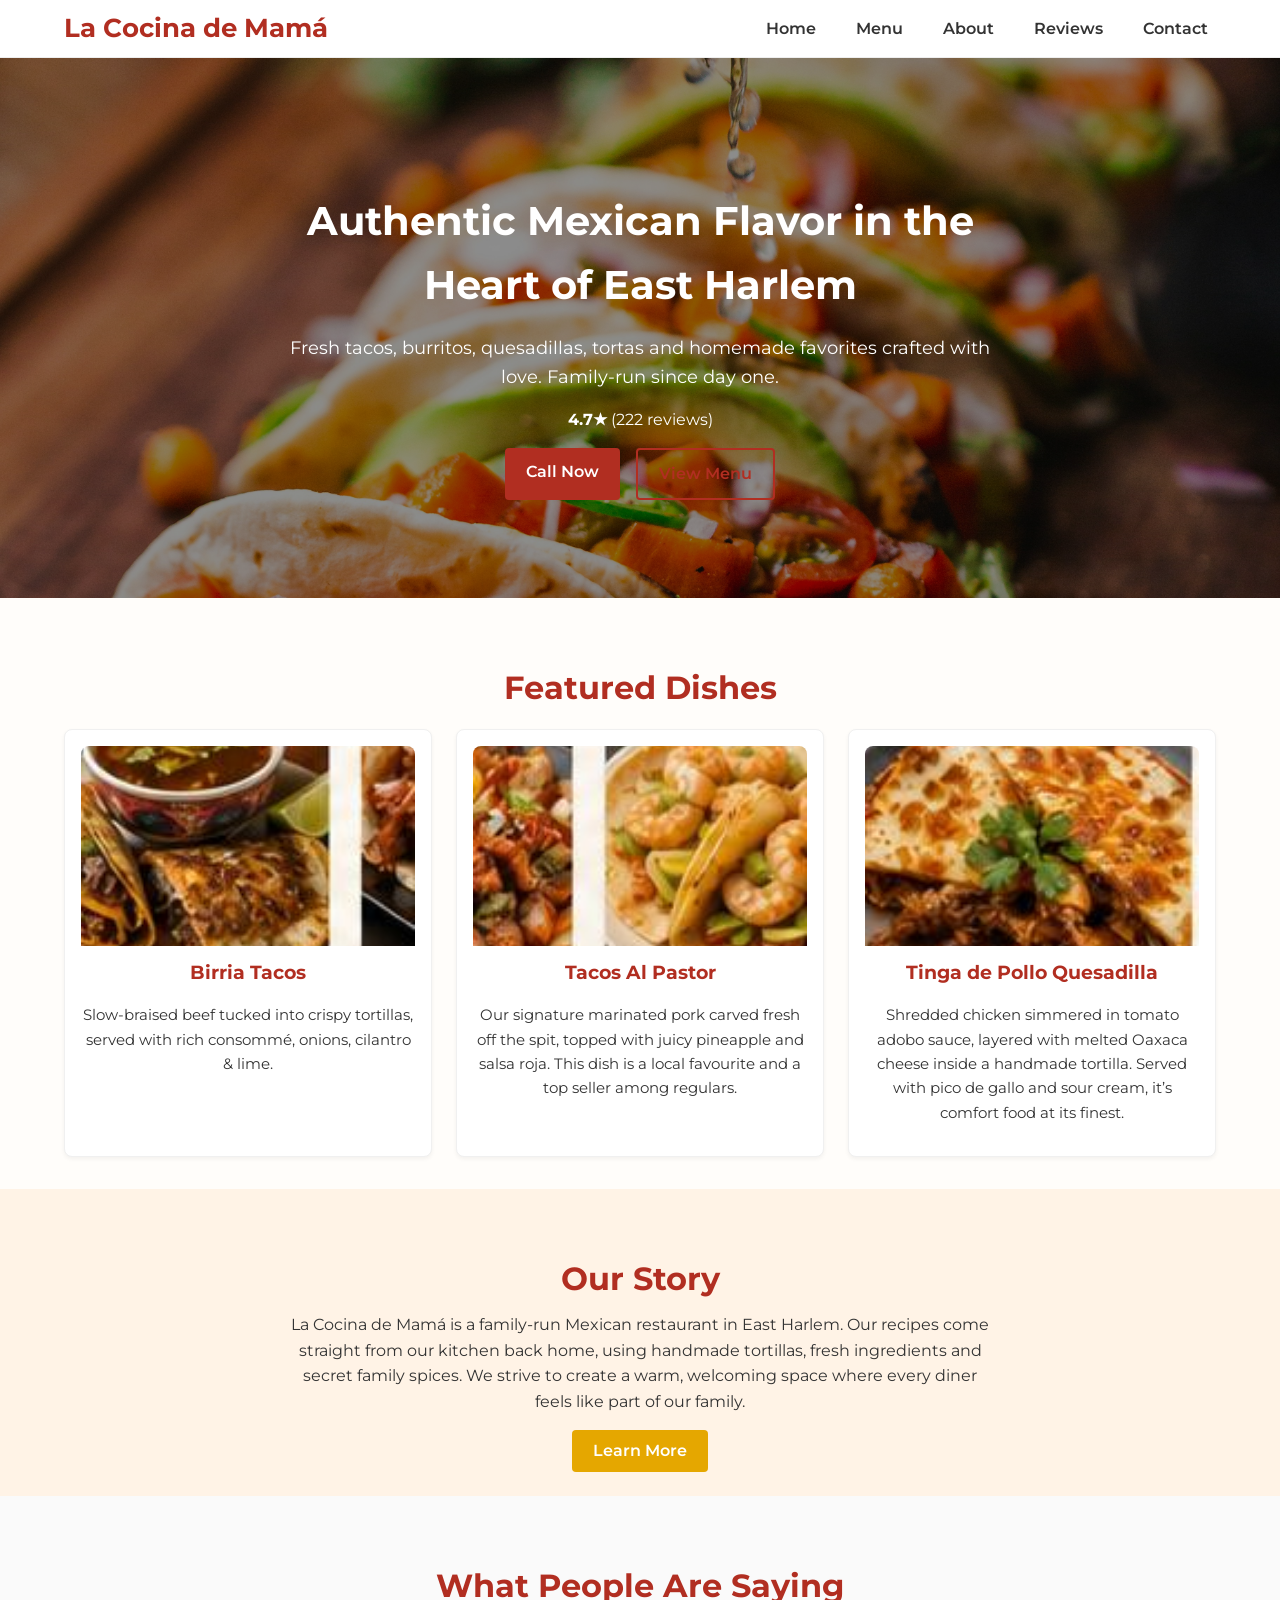
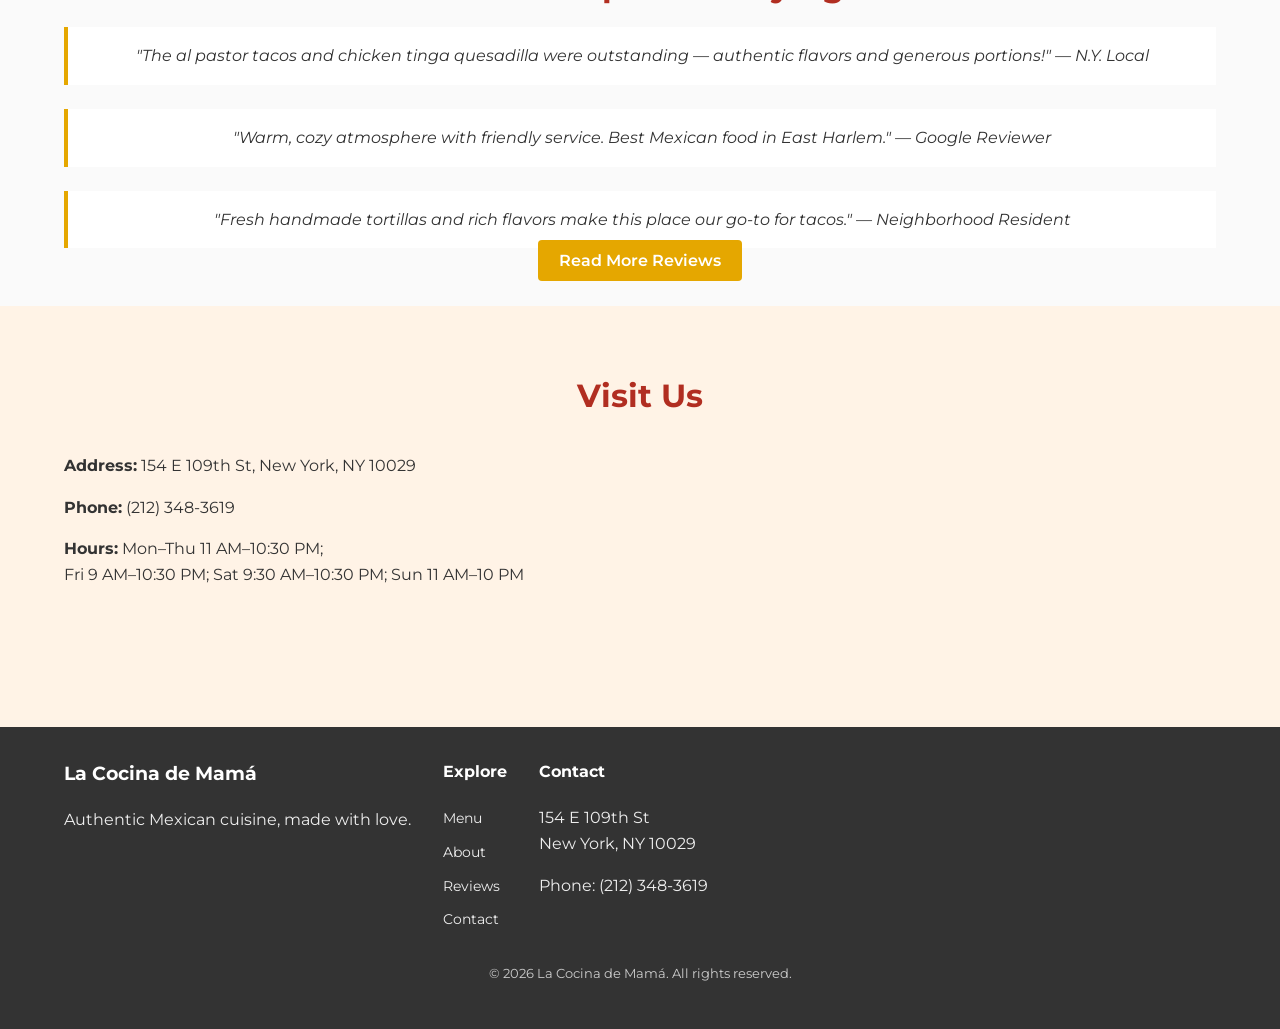
==== commit 207ed28c: "Update index and style to fix featured dishes alignment and use high-quality image in the first dish" ====
--- a/index.html
+++ b/index.html
@@ -81,7 +81,7 @@
       <div class="dish-grid">
         <div class="dish-card">
           <!-- Use real customer photo from reviews for featured Birria tacos -->
-          <img src="hero2.jpg" alt="Birria tacos with consomé" />
+          <img src="dish_clean_1.jpg" alt="Birria tacos with consomé" />
           <h3>Birria Tacos</h3>
           <p>
             Slow‑braised beef tucked into crispy tortillas, served with rich
--- a/style.css
+++ b/style.css
@@ -264,6 +264,14 @@
   font-size: 0.95rem;
 }
 
+/* Ensure featured dish images align consistently by setting a fixed height and using object-fit to crop. Without this rule the cards can have uneven heights when images have different aspect ratios. */
+.dish-card img {
+  width: 100%;
+  height: 200px;
+  object-fit: cover;
+  border-radius: 8px 8px 0 0;
+}
+
 /* About summary */
 .about-summary {
   background-color: #fff3e6;
